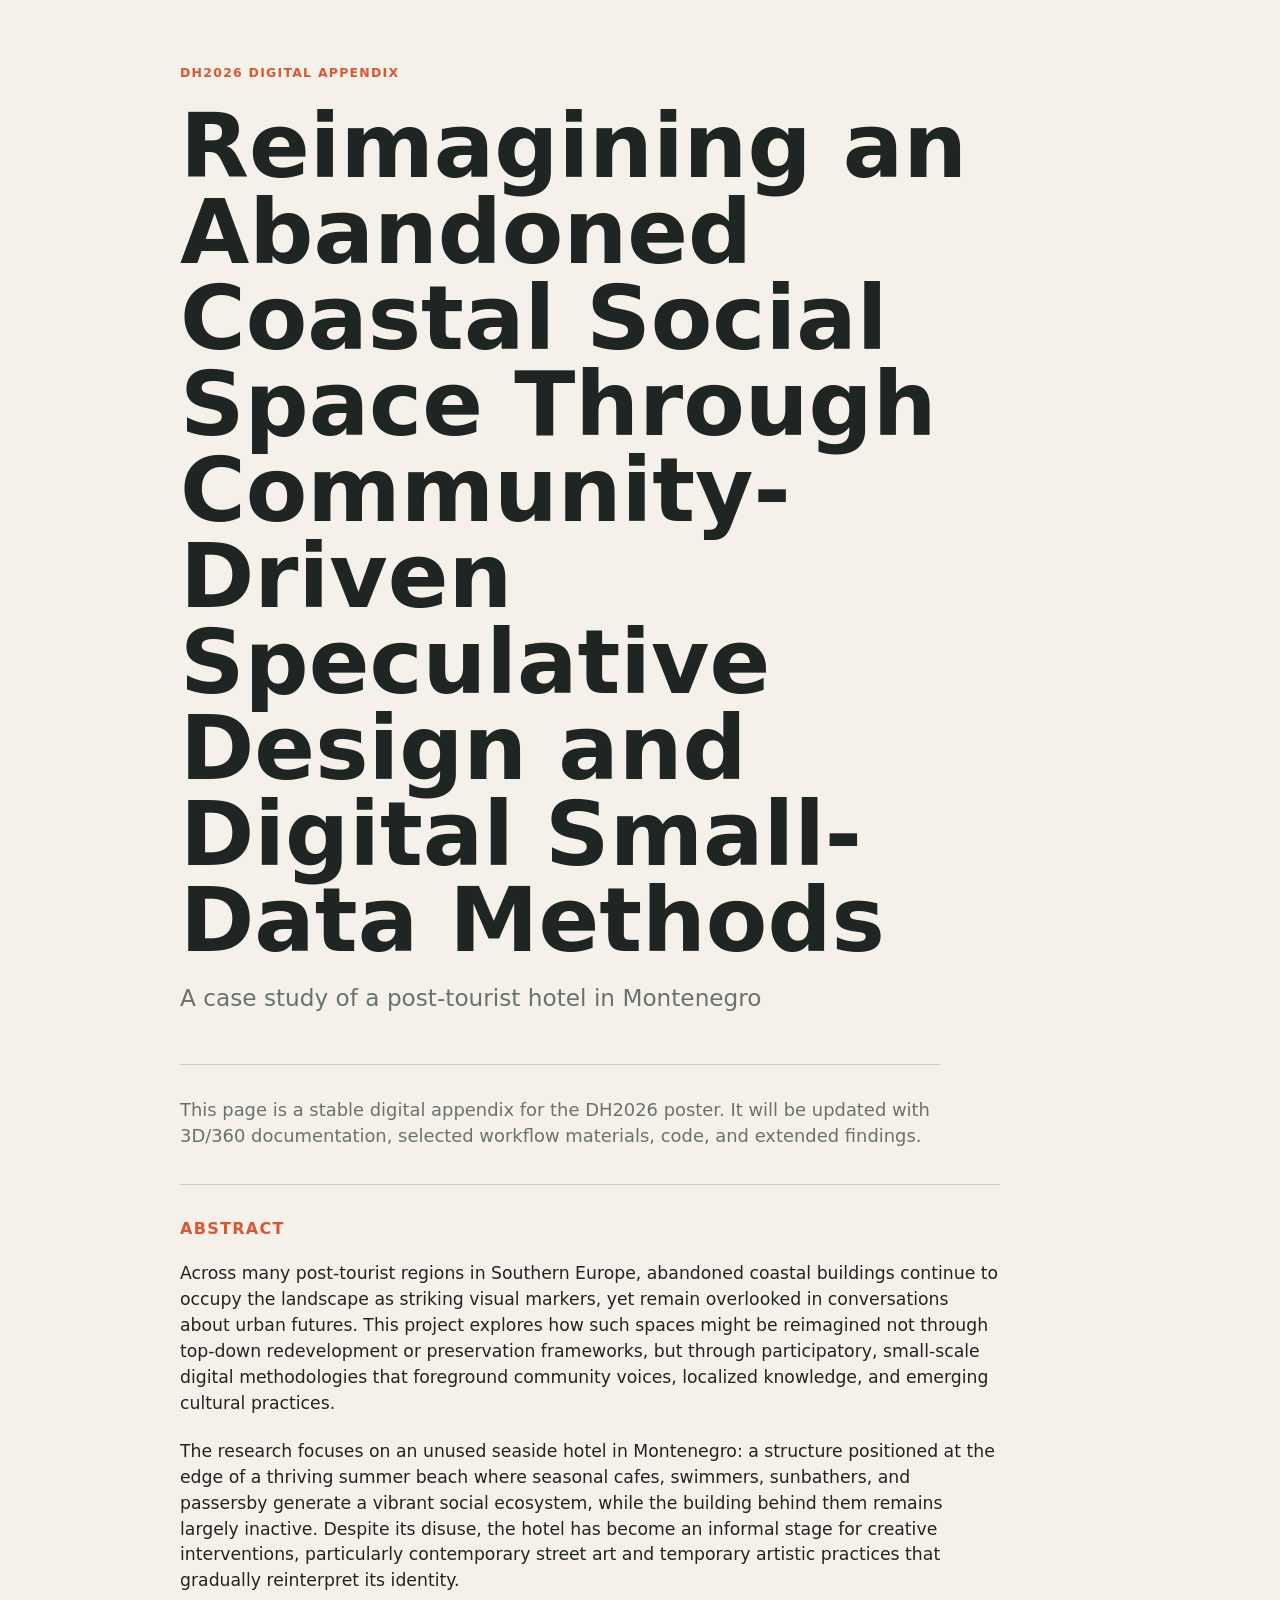
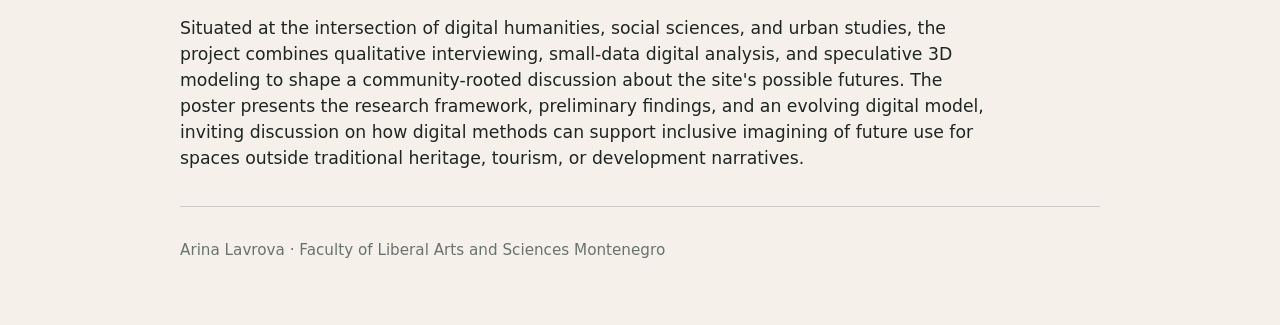
==== index.html @ cc67a5e3 "Add DH2026 digital appendix placeholder" ====
<!doctype html>
<html lang="en">
  <head>
    <meta charset="utf-8" />
    <meta name="viewport" content="width=device-width, initial-scale=1" />
    <meta
      name="description"
      content="Digital appendix for a DH2026 research-in-progress poster on AI-assisted urban humanities, small-data interviews, and 3D/360 documentation of an abandoned coastal hotel in Montenegro."
    />
    <title>DH2026 Digital Appendix | Reimagining an Abandoned Coastal Social Space</title>
    <link rel="stylesheet" href="styles.css" />
  </head>
  <body>
    <main class="page">
      <p class="kicker">DH2026 Digital Appendix</p>

      <h1>
        Reimagining an Abandoned Coastal Social Space Through Community-Driven
        Speculative Design and Digital Small-Data Methods
      </h1>

      <p class="subtitle">
        A case study of a post-tourist hotel in Montenegro
      </p>

      <section class="note" aria-label="Project status">
        <p>
          This page is a stable digital appendix for the DH2026 poster. It will
          be updated with 3D/360 documentation, selected workflow materials,
          code, and extended findings.
        </p>
      </section>

      <section class="abstract" aria-labelledby="abstract-title">
        <h2 id="abstract-title">Abstract</h2>

        <p>
          Across many post-tourist regions in Southern Europe, abandoned coastal
          buildings continue to occupy the landscape as striking visual markers,
          yet remain overlooked in conversations about urban futures. This
          project explores how such spaces might be reimagined not through
          top-down redevelopment or preservation frameworks, but through
          participatory, small-scale digital methodologies that foreground
          community voices, localized knowledge, and emerging cultural practices.
        </p>

        <p>
          The research focuses on an unused seaside hotel in Montenegro: a
          structure positioned at the edge of a thriving summer beach where
          seasonal cafes, swimmers, sunbathers, and passersby generate a vibrant
          social ecosystem, while the building behind them remains largely
          inactive. Despite its disuse, the hotel has become an informal stage
          for creative interventions, particularly contemporary street art and
          temporary artistic practices that gradually reinterpret its identity.
        </p>

        <p>
          Situated at the intersection of digital humanities, social sciences,
          and urban studies, the project combines qualitative interviewing,
          small-data digital analysis, and speculative 3D modeling to shape a
          community-rooted discussion about the site's possible futures. The
          poster presents the research framework, preliminary findings, and an
          evolving digital model, inviting discussion on how digital methods can
          support inclusive imagining of future use for spaces outside
          traditional heritage, tourism, or development narratives.
        </p>
      </section>

      <footer>
        <p>Arina Lavrova · Faculty of Liberal Arts and Sciences Montenegro</p>
      </footer>
    </main>
  </body>
</html>
---- styles.css ----
:root {
  --bg: #f5f1ea;
  --ink: #1f2522;
  --muted: #69726d;
  --line: rgba(31, 37, 34, 0.18);
  --accent: #d75832;
}

* {
  box-sizing: border-box;
}

body {
  margin: 0;
  background: var(--bg);
  color: var(--ink);
  font-family: Inter, ui-sans-serif, system-ui, -apple-system, BlinkMacSystemFont, "Segoe UI", sans-serif;
  line-height: 1.5;
}

.page {
  width: min(920px, calc(100% - 40px));
  margin: 0 auto;
  padding: 64px 0 48px;
}

.kicker {
  margin: 0 0 20px;
  color: var(--accent);
  font-size: 0.78rem;
  font-weight: 800;
  letter-spacing: 0.1em;
  text-transform: uppercase;
}

h1,
h2,
p {
  margin-top: 0;
}

h1 {
  margin-bottom: 18px;
  font-size: clamp(2.7rem, 7vw, 5.8rem);
  line-height: 0.96;
  font-weight: 850;
}

.subtitle {
  margin-bottom: 48px;
  color: var(--muted);
  font-size: clamp(1.1rem, 2vw, 1.45rem);
}

.note,
.abstract,
footer {
  border-top: 1px solid var(--line);
  padding-top: 32px;
  margin-top: 34px;
}

.note {
  max-width: 760px;
  color: var(--muted);
  font-size: 1.12rem;
}

h2 {
  margin-bottom: 20px;
  color: var(--accent);
  font-size: 1rem;
  letter-spacing: 0.08em;
  text-transform: uppercase;
}

.abstract {
  max-width: 820px;
}

.abstract p {
  margin-bottom: 22px;
  font-size: 1.08rem;
}

footer {
  color: var(--muted);
  font-size: 0.95rem;
}
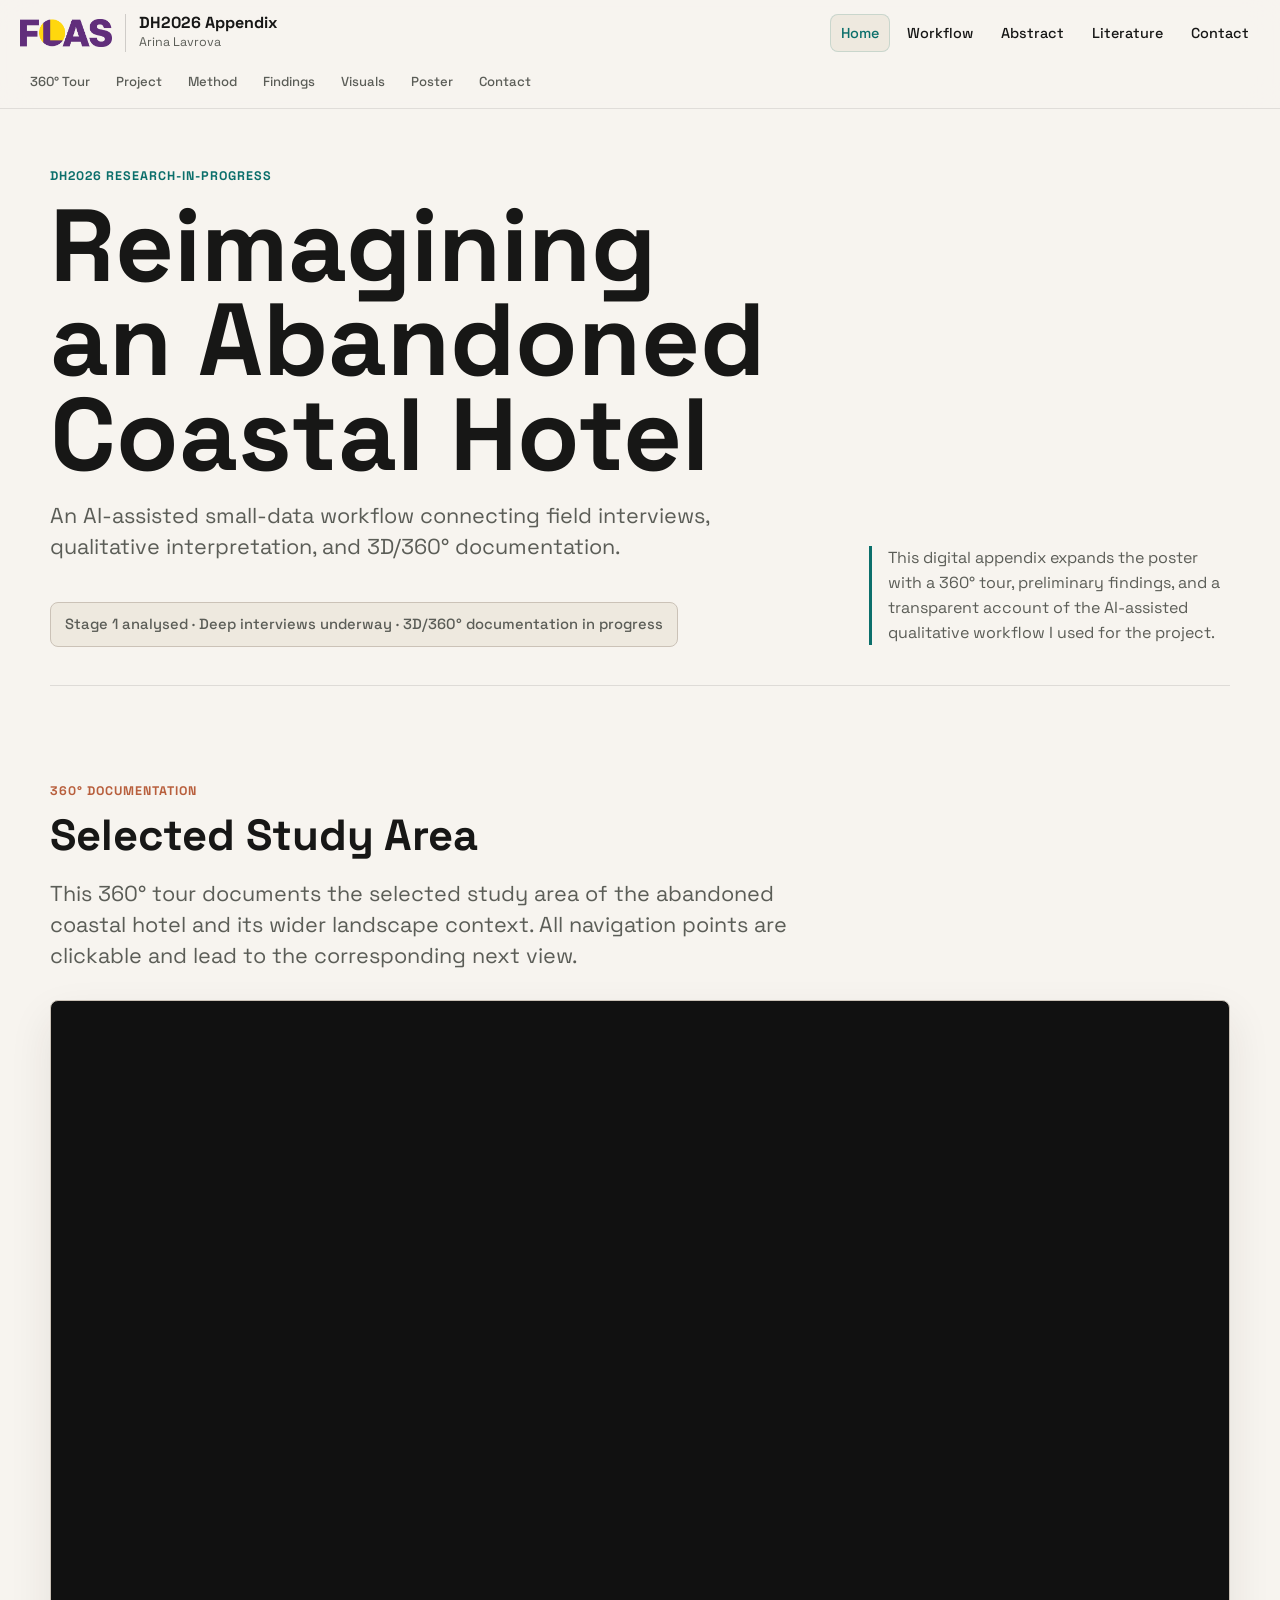
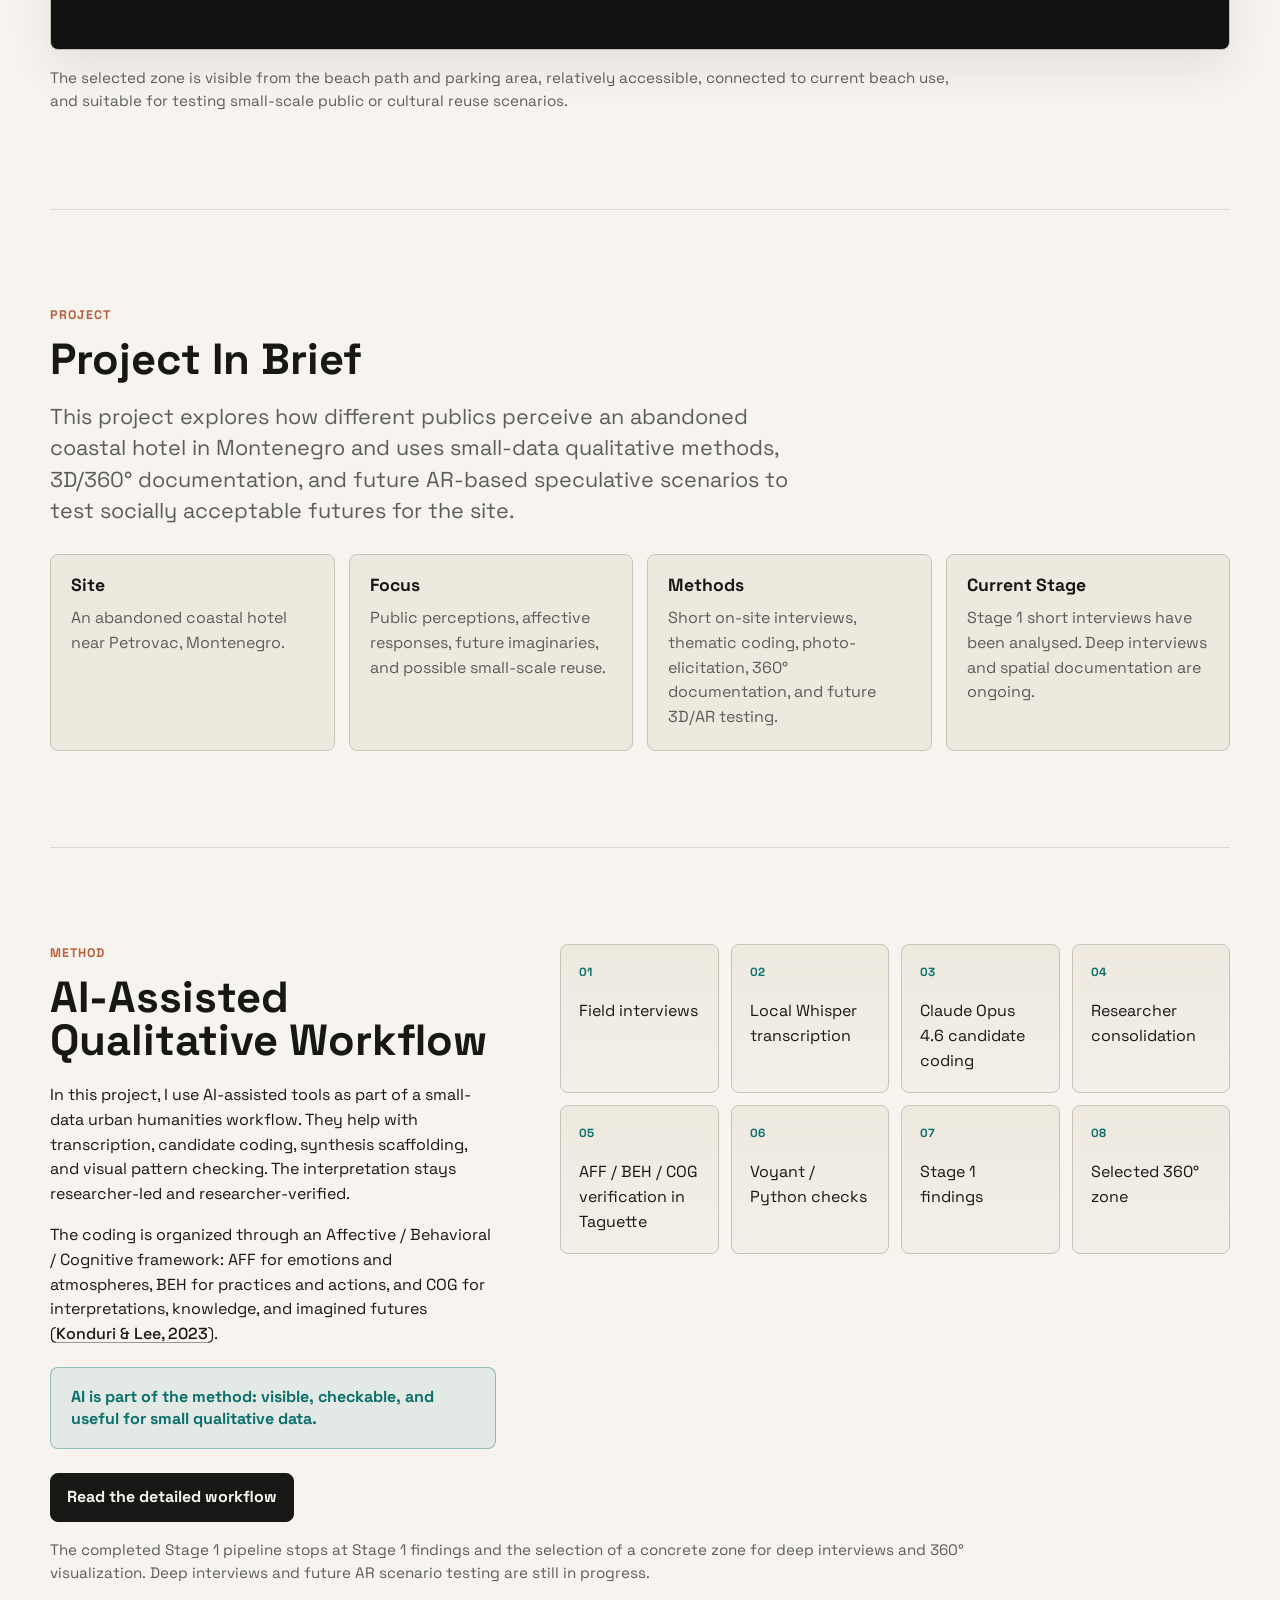
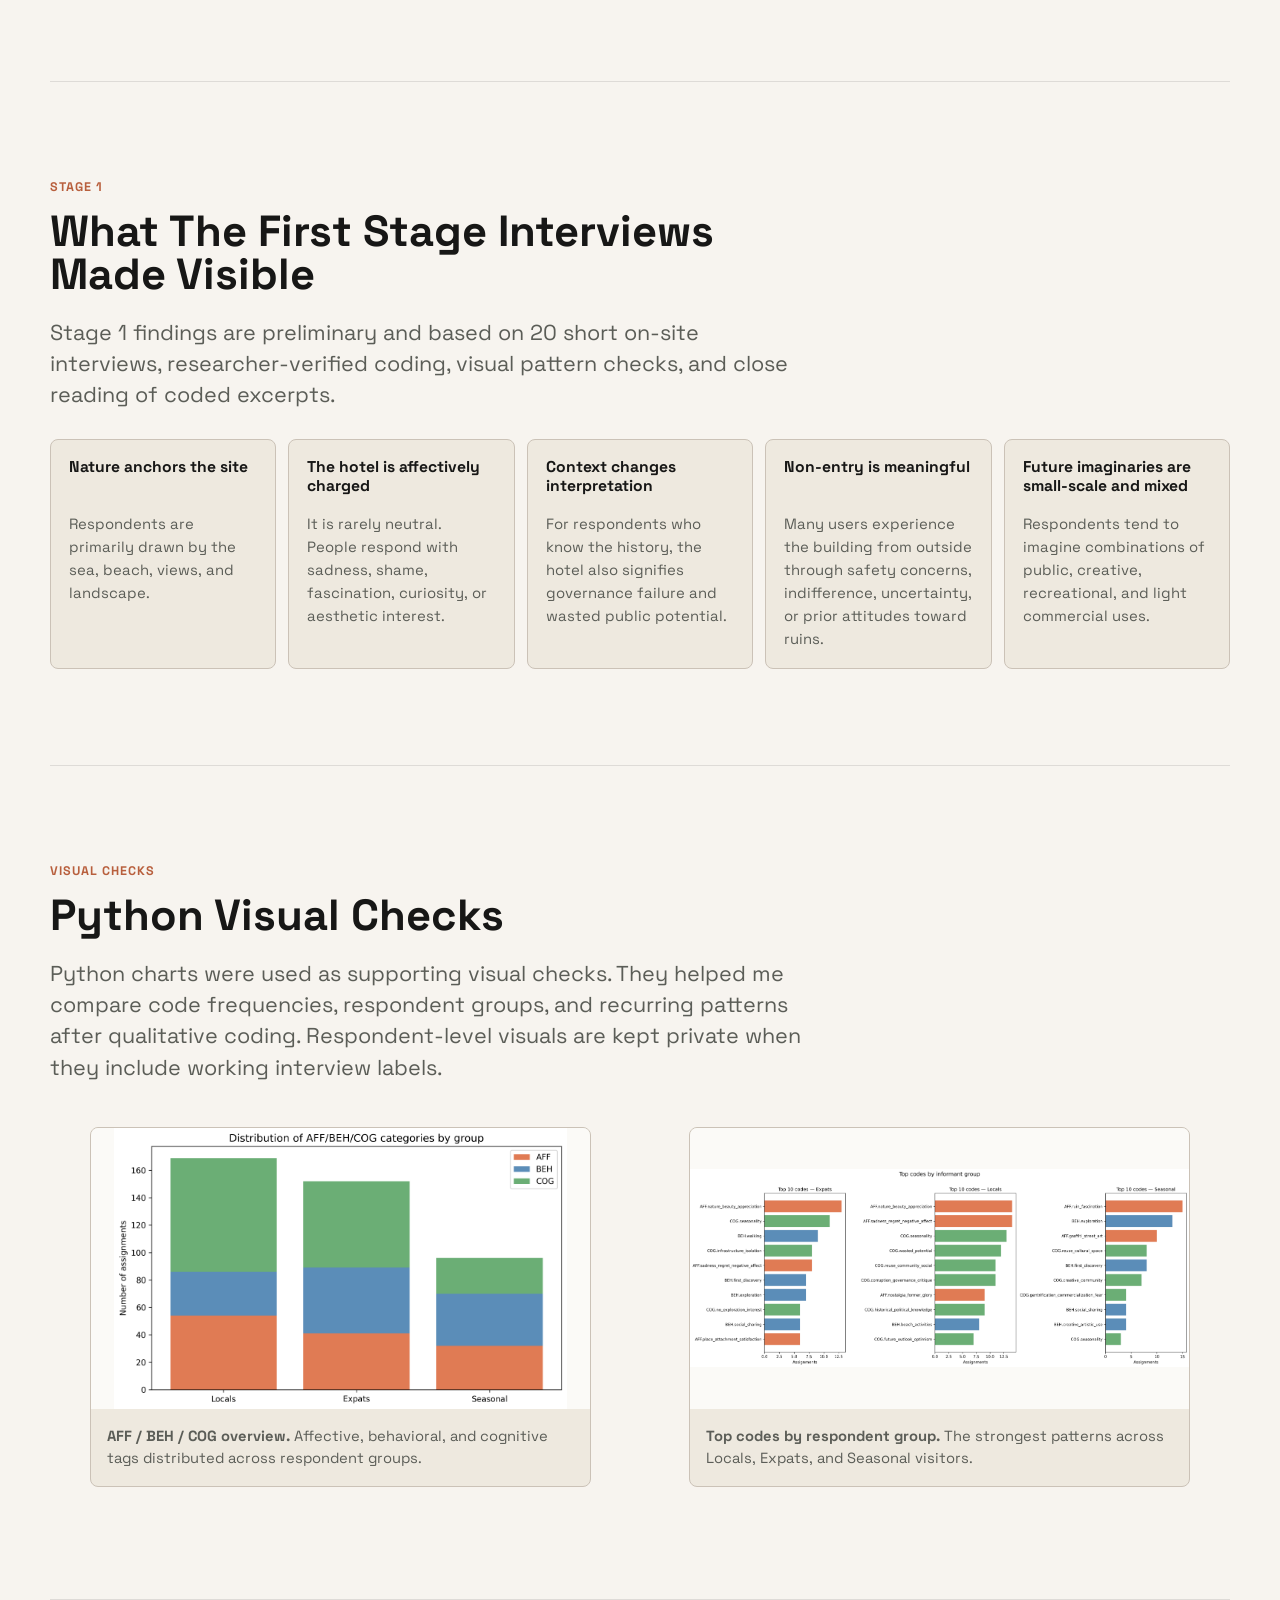
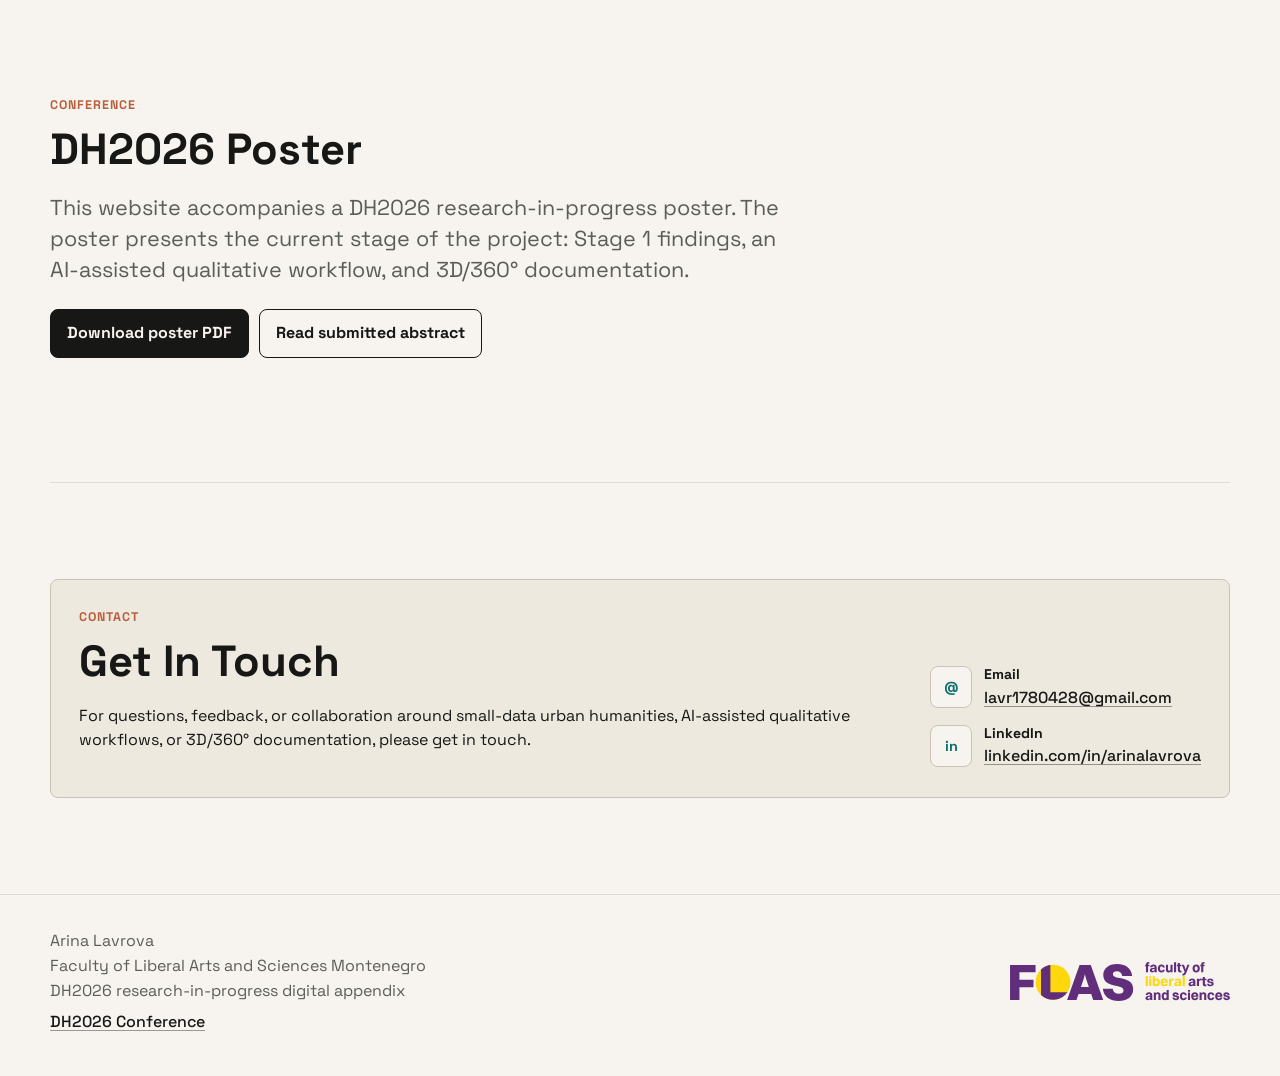
==== commit 459a57e4: "Update DH2026 digital appendix site" ====
--- a/index.html
+++ b/index.html
@@ -1,74 +1,242 @@
 <!doctype html>
 <html lang="en">
   <head>
-    <meta charset="utf-8" />
-    <meta name="viewport" content="width=device-width, initial-scale=1" />
-    <meta
-      name="description"
-      content="Digital appendix for a DH2026 research-in-progress poster on AI-assisted urban humanities, small-data interviews, and 3D/360 documentation of an abandoned coastal hotel in Montenegro."
-    />
-    <title>DH2026 Digital Appendix | Reimagining an Abandoned Coastal Social Space</title>
-    <link rel="stylesheet" href="styles.css" />
+    <meta charset="utf-8">
+    <meta name="viewport" content="width=device-width, initial-scale=1">
+    <title>Reimagining an Abandoned Coastal Hotel</title>
+    <meta name="description" content="Digital appendix for a DH2026 research-in-progress poster: 360° documentation, preliminary findings, and an AI-assisted small-data qualitative workflow.">
+    <link rel="preconnect" href="https://fonts.googleapis.com">
+    <link rel="preconnect" href="https://fonts.gstatic.com" crossorigin>
+    <link href="https://fonts.googleapis.com/css2?family=Space+Grotesk:wght@300;400;500;700&display=swap" rel="stylesheet">
+    <link rel="stylesheet" href="styles.css">
   </head>
   <body>
-    <main class="page">
-      <p class="kicker">DH2026 Digital Appendix</p>
-
-      <h1>
-        Reimagining an Abandoned Coastal Social Space Through Community-Driven
-        Speculative Design and Digital Small-Data Methods
-      </h1>
-
-      <p class="subtitle">
-        A case study of a post-tourist hotel in Montenegro
-      </p>
-
-      <section class="note" aria-label="Project status">
-        <p>
-          This page is a stable digital appendix for the DH2026 poster. It will
-          be updated with 3D/360 documentation, selected workflow materials,
-          code, and extended findings.
-        </p>
-      </section>
-
-      <section class="abstract" aria-labelledby="abstract-title">
-        <h2 id="abstract-title">Abstract</h2>
-
-        <p>
-          Across many post-tourist regions in Southern Europe, abandoned coastal
-          buildings continue to occupy the landscape as striking visual markers,
-          yet remain overlooked in conversations about urban futures. This
-          project explores how such spaces might be reimagined not through
-          top-down redevelopment or preservation frameworks, but through
-          participatory, small-scale digital methodologies that foreground
-          community voices, localized knowledge, and emerging cultural practices.
-        </p>
-
-        <p>
-          The research focuses on an unused seaside hotel in Montenegro: a
-          structure positioned at the edge of a thriving summer beach where
-          seasonal cafes, swimmers, sunbathers, and passersby generate a vibrant
-          social ecosystem, while the building behind them remains largely
-          inactive. Despite its disuse, the hotel has become an informal stage
-          for creative interventions, particularly contemporary street art and
-          temporary artistic practices that gradually reinterpret its identity.
-        </p>
-
-        <p>
-          Situated at the intersection of digital humanities, social sciences,
-          and urban studies, the project combines qualitative interviewing,
-          small-data digital analysis, and speculative 3D modeling to shape a
-          community-rooted discussion about the site's possible futures. The
-          poster presents the research framework, preliminary findings, and an
-          evolving digital model, inviting discussion on how digital methods can
-          support inclusive imagining of future use for spaces outside
-          traditional heritage, tourism, or development narratives.
-        </p>
-      </section>
-
-      <footer>
-        <p>Arina Lavrova · Faculty of Liberal Arts and Sciences Montenegro</p>
-      </footer>
+    <header class="site-header">
+      <div class="nav-shell">
+        <div class="brand-group">
+          <a class="flas-header-link" href="https://www.liberalarts.me" target="_blank" rel="noopener" aria-label="Faculty of Liberal Arts and Sciences Montenegro website">
+            <img class="flas-header-logo" src="assets/images/flas-wordmark.png" alt="FLAS">
+          </a>
+          <span class="brand-divider" aria-hidden="true"></span>
+        <a class="brand" href="index.html" aria-label="DH2026 Digital Appendix home">
+          <span class="brand-copy">
+            <strong>DH2026 Appendix</strong>
+            <span>Arina Lavrova</span>
+          </span>
+        </a>
+        </div>
+        <button class="menu-toggle" type="button" aria-label="Open navigation menu" aria-expanded="false">
+          <span></span>
+          <span></span>
+          <span></span>
+        </button>
+        <nav class="nav-links" aria-label="Main navigation">
+          <a href="index.html">Home</a>
+          <a href="workflow.html">Workflow</a>
+          <a href="abstract.html">Abstract</a>
+          <a href="literature.html">Literature</a>
+          <a href="index.html#contact">Contact</a>
+        </nav>
+      </div>
+      <nav class="section-nav" aria-label="Home page sections">
+        <a href="#tour">360° Tour</a>
+        <a href="#project">Project</a>
+        <a href="#workflow">Method</a>
+        <a href="#findings">Findings</a>
+        <a href="#visual-checks">Visuals</a>
+        <a href="#poster">Poster</a>
+        <a href="#contact">Contact</a>
+      </nav>
+    </header>
+
+    <main>
+      <section class="hero page">
+        <div class="hero-grid">
+          <div>
+            <p class="eyebrow">DH2026 research-in-progress</p>
+            <h1>Reimagining an&nbsp;Abandoned Coastal Hotel</h1>
+            <p class="lead">An AI-assisted small-data workflow connecting field interviews, qualitative interpretation, and 3D/360° documentation.</p>
+            <p class="status-pill">Stage 1 analysed · Deep interviews underway · 3D/360° documentation in progress</p>
+          </div>
+          <p class="hero-note">This digital appendix expands the poster with a 360° tour, preliminary findings, and a transparent account of the AI-assisted qualitative workflow I used for the project.</p>
+        </div>
+      </section>
+
+      <section class="section page" id="tour">
+        <div class="section-head">
+          <p class="section-label">360° Documentation</p>
+          <h2>Selected Study Area</h2>
+          <p class="lead">This 360° tour documents the selected study area of the abandoned coastal hotel and its wider landscape context. All navigation points are clickable and lead to the corresponding next view.</p>
+        </div>
+        <div class="tour-frame">
+          <iframe
+            title="360° tour of the selected study area"
+            width="100%"
+            height="640"
+            frameborder="0"
+            allow="xr-spatial-tracking; gyroscope; accelerometer"
+            allowfullscreen
+            scrolling="no"
+            src="https://kuula.co/share/collection/7TDsp?logo=0&amp;info=0&amp;fs=1&amp;vr=1&amp;zoom=1&amp;sd=1&amp;initload=0&amp;thumbs=1&amp;keys=0"></iframe>
+        </div>
+        <p class="caption">The selected zone is visible from the beach path and parking area, relatively accessible, connected to current beach use, and suitable for testing small-scale public or cultural reuse scenarios.</p>
+      </section>
+
+      <section class="section page" id="project">
+        <div class="section-head">
+          <p class="section-label">Project</p>
+          <h2>Project In Brief</h2>
+          <p class="lead">This project explores how different publics perceive an abandoned coastal hotel in Montenegro and uses small-data qualitative methods, 3D/360° documentation, and future AR-based speculative scenarios to test socially acceptable futures for the site.</p>
+        </div>
+        <div class="card-grid">
+          <article class="card">
+            <h3>Site</h3>
+            <p>An abandoned coastal hotel near Petrovac, Montenegro.</p>
+          </article>
+          <article class="card">
+            <h3>Focus</h3>
+            <p>Public perceptions, affective responses, future imaginaries, and possible small-scale reuse.</p>
+          </article>
+          <article class="card">
+            <h3>Methods</h3>
+            <p>Short on-site interviews, thematic coding, photo-elicitation, 360° documentation, and future 3D/AR testing.</p>
+          </article>
+          <article class="card">
+            <h3>Current Stage</h3>
+            <p>Stage 1 short interviews have been analysed. Deep interviews and spatial documentation are ongoing.</p>
+          </article>
+        </div>
+      </section>
+
+      <section class="section page" id="workflow">
+        <div class="two-col">
+          <div>
+            <p class="section-label">Method</p>
+            <h2>AI-Assisted Qualitative Workflow</h2>
+            <p>In this project, I use AI-assisted tools as part of a small-data urban humanities workflow. They help with transcription, candidate coding, synthesis scaffolding, and visual pattern checking. The interpretation stays researcher-led and researcher-verified.</p>
+            <p>The coding is organized through an Affective / Behavioral / Cognitive framework: AFF for emotions and atmospheres, BEH for practices and actions, and COG for interpretations, knowledge, and imagined futures (<a class="text-link" href="literature.html#konduri-lee-2023">Konduri & Lee, 2023</a>).</p>
+            <div class="callout">AI is part of the method: visible, checkable, and useful for small qualitative data.</div>
+            <div class="button-row">
+              <a class="button" href="workflow.html">Read the detailed workflow</a>
+            </div>
+          </div>
+          <div class="pipeline" aria-label="AI-assisted research workflow steps">
+            <div class="step">Field interviews</div>
+            <div class="step">Local Whisper transcription</div>
+            <div class="step">Claude Opus 4.6 candidate coding</div>
+            <div class="step">Researcher consolidation</div>
+            <div class="step">AFF / BEH / COG verification in Taguette</div>
+            <div class="step">Voyant / Python checks</div>
+            <div class="step">Stage 1 findings</div>
+            <div class="step">Selected 360° zone</div>
+          </div>
+        </div>
+        <p class="caption">The completed Stage 1 pipeline stops at Stage 1 findings and the selection of a concrete zone for deep interviews and 360° visualization. Deep interviews and future AR scenario testing are still in progress.</p>
+      </section>
+
+      <section class="section page" id="findings">
+        <div class="section-head">
+          <p class="section-label">Stage 1</p>
+          <h2>What The First Stage Interviews Made Visible</h2>
+          <p class="lead">Stage 1 findings are preliminary and based on 20 short on-site interviews, researcher-verified coding, visual pattern checks, and close reading of coded excerpts.</p>
+        </div>
+        <div class="findings">
+          <article class="finding">
+            <strong>Nature anchors the site</strong>
+            <p>Respondents are primarily drawn by the sea, beach, views, and landscape.</p>
+          </article>
+          <article class="finding">
+            <strong>The hotel is affectively charged</strong>
+            <p>It is rarely neutral. People respond with sadness, shame, fascination, curiosity, or aesthetic interest.</p>
+          </article>
+          <article class="finding">
+            <strong>Context changes interpretation</strong>
+            <p>For respondents who know the history, the hotel also signifies governance failure and wasted public potential.</p>
+          </article>
+          <article class="finding">
+            <strong>Non-entry is meaningful</strong>
+            <p>Many users experience the building from outside through safety concerns, indifference, uncertainty, or prior attitudes toward ruins.</p>
+          </article>
+          <article class="finding">
+            <strong>Future imaginaries are small-scale and mixed</strong>
+            <p>Respondents tend to imagine combinations of public, creative, recreational, and light commercial uses.</p>
+          </article>
+        </div>
+      </section>
+
+      <section class="section page" id="visual-checks">
+        <div class="section-head">
+          <p class="section-label">Visual Checks</p>
+          <h2>Python Visual Checks</h2>
+          <p class="lead">Python charts were used as supporting visual checks. They helped me compare code frequencies, respondent groups, and recurring patterns after qualitative coding. Respondent-level visuals are kept private when they include working interview labels.</p>
+        </div>
+        <div class="visual-grid">
+          <figure class="visual-card">
+            <button class="image-open" type="button" data-full="assets/charts/chart2_categories_by_group.png" data-caption="AFF / BEH / COG overview. Affective, behavioral, and cognitive tags distributed across respondent groups.">
+              <img src="assets/charts/chart2_categories_by_group.png" alt="Stacked bar chart showing AFF, BEH, and COG category distribution by respondent group" loading="lazy">
+            </button>
+            <figcaption><strong>AFF / BEH / COG overview.</strong> Affective, behavioral, and cognitive tags distributed across respondent groups.</figcaption>
+          </figure>
+          <figure class="visual-card">
+            <button class="image-open" type="button" data-full="assets/charts/chart3_top_codes_by_group.png" data-caption="Top codes by respondent group. The strongest patterns across Locals, Expats, and Seasonal visitors.">
+              <img src="assets/charts/chart3_top_codes_by_group.png" alt="Top codes by respondent group" loading="lazy">
+            </button>
+            <figcaption><strong>Top codes by respondent group.</strong> The strongest patterns across Locals, Expats, and Seasonal visitors.</figcaption>
+          </figure>
+        </div>
+      </section>
+
+      <section class="section page" id="poster">
+        <div class="section-head">
+          <p class="section-label">Conference</p>
+          <h2>DH2026 Poster</h2>
+          <p class="lead">This website accompanies a DH2026 research-in-progress poster. The poster presents the current stage of the project: Stage 1 findings, an AI-assisted qualitative workflow, and 3D/360° documentation.</p>
+          <div class="button-row">
+            <a class="button" href="assets/docs/DH2026_P6735_Lavrova.pdf" target="_blank" rel="noopener">Download poster PDF</a>
+            <a class="button secondary" href="abstract.html">Read submitted abstract</a>
+          </div>
+        </div>
+      </section>
+
+      <section class="section page" id="contact">
+        <div class="contact-panel">
+          <div>
+            <p class="section-label">Contact</p>
+            <h2>Get In Touch</h2>
+            <p>For questions, feedback, or collaboration around small-data urban humanities, AI-assisted qualitative workflows, or 3D/360° documentation, please get in touch.</p>
+          </div>
+          <div class="contact-methods">
+            <div class="contact-method">
+              <span class="contact-icon" aria-hidden="true">@</span>
+              <div>
+                <strong>Email</strong>
+                <a href="mailto:lavr1780428@gmail.com">lavr1780428@gmail.com</a>
+              </div>
+            </div>
+            <div class="contact-method">
+              <span class="contact-icon" aria-hidden="true">in</span>
+              <div>
+                <strong>LinkedIn</strong>
+                <a href="https://www.linkedin.com/in/arinalavrova/" target="_blank" rel="noopener">linkedin.com/in/arinalavrova</a>
+              </div>
+            </div>
+          </div>
+        </div>
+      </section>
     </main>
+
+    <footer class="site-footer">
+      <div class="footer-shell">
+        <p>Arina Lavrova<br>Faculty of Liberal Arts and Sciences Montenegro<br>DH2026 research-in-progress digital appendix<br><a class="footer-text-link" href="https://dh2026.adho.org" target="_blank" rel="noopener">DH2026 Conference</a></p>
+        <a class="footer-logo-link" href="https://www.liberalarts.me" target="_blank" rel="noopener" aria-label="Faculty of Liberal Arts and Sciences Montenegro website">
+          <img class="flas-logo" src="assets/images/flas-logo.svg" alt="Faculty of Liberal Arts and Sciences Montenegro logo" loading="lazy">
+        </a>
+      </div>
+    </footer>
+    <script>
+      window.va = window.va || function () { (window.vaq = window.vaq || []).push(arguments); };
+    </script>
+    <script defer src="/_vercel/insights/script.js"></script>
+    <script src="script.js"></script>
   </body>
 </html>
--- a/styles.css
+++ b/styles.css
@@ -1,89 +1,1279 @@
 :root {
-  --bg: #f5f1ea;
-  --ink: #1f2522;
-  --muted: #69726d;
-  --line: rgba(31, 37, 34, 0.18);
-  --accent: #d75832;
+  --bg: #f7f4ef;
+  --paper: #eee9df;
+  --paper-strong: #e4dccf;
+  --ink: #171716;
+  --muted: #5b5d57;
+  --line: #cbc2b7;
+  --teal: #0b6f6b;
+  --olive: #596b52;
+  --rust: #b85f3d;
+  --purple: #612e7b;
+  --yellow: #ffd70d;
+  --shadow: 0 18px 44px rgba(39, 35, 29, 0.09);
+  --header-offset: 132px;
 }
 
 * {
   box-sizing: border-box;
+}
+
+html {
+  scroll-behavior: smooth;
+  scroll-padding-top: var(--header-offset);
 }
 
 body {
   margin: 0;
   background: var(--bg);
   color: var(--ink);
-  font-family: Inter, ui-sans-serif, system-ui, -apple-system, BlinkMacSystemFont, "Segoe UI", sans-serif;
-  line-height: 1.5;
+  font-family: "Space Grotesk", system-ui, -apple-system, BlinkMacSystemFont, "Segoe UI", sans-serif;
+  line-height: 1.55;
+  overflow-x: hidden;
+  text-rendering: optimizeLegibility;
+}
+
+::selection {
+  background: rgba(184, 95, 61, 0.24);
+  color: var(--ink);
+  text-shadow: none;
+}
+
+::-moz-selection {
+  background: rgba(184, 95, 61, 0.24);
+  color: var(--ink);
+  text-shadow: none;
+}
+
+.selection-tokenized {
+  -webkit-user-select: none;
+  user-select: none;
+}
+
+.selection-token {
+  -webkit-user-select: text;
+  user-select: text;
+}
+
+body.menu-open {
+  overflow: hidden;
+}
+
+a {
+  color: inherit;
+}
+
+img {
+  display: block;
+  max-width: 100%;
+  -webkit-user-drag: none;
+  user-select: none;
+}
+
+.site-header {
+  position: sticky;
+  top: 0;
+  z-index: 40;
+  border-bottom: 1px solid rgba(23, 23, 22, 0.1);
+  background: rgba(247, 244, 239, 0.92);
+  backdrop-filter: blur(16px);
+}
+
+.nav-shell {
+  width: min(1320px, calc(100% - 40px));
+  min-height: 66px;
+  margin: 0 auto;
+  display: flex;
+  align-items: center;
+  justify-content: space-between;
+  gap: 24px;
+}
+
+.brand-group {
+  display: inline-flex;
+  align-items: center;
+  gap: 13px;
+  min-width: 0;
+}
+
+.flas-header-link {
+  display: inline-flex;
+  align-items: center;
+  flex: 0 0 auto;
+  padding: 5px 0;
+  text-decoration: none;
+  transition: opacity 160ms ease, transform 160ms ease;
+}
+
+.flas-header-link:hover,
+.flas-header-link:focus-visible {
+  opacity: 0.82;
+  outline: 0;
+  transform: translateY(-1px);
+}
+
+.flas-header-logo {
+  width: 92px;
+  height: auto;
+}
+
+.brand-divider {
+  width: 1px;
+  height: 38px;
+  flex: 0 0 auto;
+  background: rgba(23, 23, 22, 0.18);
+}
+
+.brand {
+  display: inline-flex;
+  align-items: center;
+  flex: 0 0 auto;
+  text-decoration: none;
+}
+
+.brand-copy {
+  display: inline-flex;
+  flex-direction: column;
+  gap: 1px;
+}
+
+.brand strong {
+  font-size: 1rem;
+  line-height: 1.1;
+  letter-spacing: 0;
+}
+
+.brand-copy span {
+  color: var(--muted);
+  font-size: 0.78rem;
+}
+
+.nav-links {
+  display: flex;
+  align-items: center;
+  gap: 6px;
+}
+
+.nav-links a,
+.nav-links button {
+  border: 0;
+  border-radius: 8px;
+  background: transparent;
+  color: var(--ink);
+  cursor: pointer;
+  font: inherit;
+  font-size: 0.9rem;
+  font-weight: 500;
+  padding: 8px 11px;
+  text-decoration: none;
+  transition: background 160ms ease, color 160ms ease;
+}
+
+.nav-links a:hover,
+.nav-links button:hover {
+  background: var(--paper);
+  color: var(--teal);
+}
+
+.nav-links a.is-active,
+.nav-links a[aria-current="page"] {
+  background: var(--paper);
+  color: var(--teal);
+  box-shadow: inset 0 0 0 1px rgba(11, 111, 107, 0.16);
+}
+
+.section-nav {
+  width: min(1320px, calc(100% - 40px));
+  margin: 0 auto;
+  display: flex;
+  gap: 6px;
+  overflow-x: auto;
+  padding: 0 0 10px;
+  scrollbar-width: none;
+}
+
+.section-nav::-webkit-scrollbar {
+  display: none;
+}
+
+.section-nav a {
+  flex: 0 0 auto;
+  padding: 6px 10px;
+  border-radius: 8px;
+  color: var(--muted);
+  font-size: 0.82rem;
+  font-weight: 500;
+  text-decoration: none;
+  transition: color 160ms ease, background 160ms ease;
+}
+
+.section-nav a:hover {
+  background: var(--paper);
+  color: var(--teal);
+}
+
+.section-nav a.is-active,
+.section-nav a[aria-current="location"] {
+  background: rgba(184, 95, 61, 0.11);
+  color: var(--ink);
+  box-shadow: inset 0 -2px 0 var(--rust);
+}
+
+.menu-toggle {
+  display: none;
+  width: 44px;
+  height: 44px;
+  border: 1px solid var(--line);
+  border-radius: 8px;
+  background: var(--paper);
+  color: var(--ink);
+  cursor: pointer;
+}
+
+.menu-toggle span {
+  display: block;
+  width: 18px;
+  height: 2px;
+  margin: 4px auto;
+  background: currentColor;
+  transition: transform 180ms ease, opacity 180ms ease;
+}
+
+.menu-toggle[aria-expanded="true"] span:nth-child(1) {
+  transform: translateY(6px) rotate(45deg);
+}
+
+.menu-toggle[aria-expanded="true"] span:nth-child(2) {
+  opacity: 0;
+}
+
+.menu-toggle[aria-expanded="true"] span:nth-child(3) {
+  transform: translateY(-6px) rotate(-45deg);
 }
 
 .page {
-  width: min(920px, calc(100% - 40px));
+  width: min(1180px, calc(100% - 40px));
   margin: 0 auto;
-  padding: 64px 0 48px;
-}
-
-.kicker {
-  margin: 0 0 20px;
-  color: var(--accent);
+}
+
+.narrow {
+  width: min(880px, calc(100% - 40px));
+  margin: 0 auto;
+}
+
+.hero {
+  padding: 58px 0 24px;
+}
+
+.hero-grid {
+  display: grid;
+  grid-template-columns: minmax(0, 1.15fr) minmax(260px, 0.55fr);
+  gap: clamp(28px, 5vw, 70px);
+  align-items: end;
+}
+
+.eyebrow {
+  color: var(--teal);
   font-size: 0.78rem;
-  font-weight: 800;
-  letter-spacing: 0.1em;
+  font-weight: 700;
+  letter-spacing: 0.08em;
   text-transform: uppercase;
+}
+
+.prose p.eyebrow {
+  color: var(--teal);
 }
 
 h1,
 h2,
+h3,
 p {
   margin-top: 0;
 }
 
 h1 {
+  max-width: 920px;
   margin-bottom: 18px;
-  font-size: clamp(2.7rem, 7vw, 5.8rem);
-  line-height: 0.96;
-  font-weight: 850;
-}
-
-.subtitle {
-  margin-bottom: 48px;
-  color: var(--muted);
-  font-size: clamp(1.1rem, 2vw, 1.45rem);
-}
-
-.note,
-.abstract,
-footer {
-  border-top: 1px solid var(--line);
-  padding-top: 32px;
-  margin-top: 34px;
-}
-
-.note {
+  font-size: clamp(3rem, 8vw, 7.4rem);
+  font-weight: 700;
+  letter-spacing: 0;
+  line-height: 0.92;
+}
+
+.hero h1 {
+  text-wrap: balance;
+}
+
+.page-title {
+  font-size: clamp(2.6rem, 7vw, 6.1rem);
+}
+
+h2 {
+  font-size: clamp(1.85rem, 3.4vw, 3.2rem);
+  font-weight: 700;
+  letter-spacing: 0;
+  line-height: 1;
+  margin-bottom: 20px;
+}
+
+h3 {
+  font-size: 1.1rem;
+  line-height: 1.18;
+  margin-bottom: 10px;
+}
+
+.lead {
+  color: var(--muted);
+  font-size: clamp(1.05rem, 2vw, 1.35rem);
+  line-height: 1.45;
   max-width: 760px;
-  color: var(--muted);
-  font-size: 1.12rem;
-}
-
-h2 {
-  margin-bottom: 20px;
-  color: var(--accent);
-  font-size: 1rem;
+}
+
+.status-pill {
+  display: inline-flex;
+  max-width: 100%;
+  margin-top: 18px;
+  padding: 10px 14px;
+  border: 1px solid var(--line);
+  border-radius: 8px;
+  background: var(--paper);
+  color: var(--muted);
+  font-size: 0.92rem;
+  font-weight: 500;
+}
+
+.hero-note {
+  border-left: 3px solid var(--teal);
+  padding-left: 16px;
+  color: var(--muted);
+}
+
+.section {
+  padding: clamp(54px, 8vw, 96px) 0;
+  border-top: 1px solid rgba(23, 23, 22, 0.11);
+  scroll-margin-top: var(--header-offset);
+}
+
+.section:first-of-type {
+  border-top: 0;
+}
+
+.section-head {
+  max-width: 780px;
+  margin-bottom: 28px;
+}
+
+.section-label {
+  color: var(--rust);
+  font-size: 0.78rem;
+  font-weight: 700;
   letter-spacing: 0.08em;
   text-transform: uppercase;
 }
 
-.abstract {
-  max-width: 820px;
-}
-
-.abstract p {
-  margin-bottom: 22px;
-  font-size: 1.08rem;
-}
-
-footer {
+.tour-frame {
+  overflow: hidden;
+  border: 1px solid var(--line);
+  border-radius: 8px;
+  background: #111;
+  box-shadow: var(--shadow);
+}
+
+.tour-frame iframe {
+  display: block;
+  width: 100%;
+  height: min(72vh, 760px);
+  min-height: 560px;
+  border: 0;
+}
+
+.caption {
+  max-width: 920px;
+  margin: 16px 0 0;
   color: var(--muted);
   font-size: 0.95rem;
 }
+
+main a:not(.button):not(.image-open),
+.text-link {
+  color: var(--ink);
+  font-weight: 500;
+  position: relative;
+  top: 0;
+  text-decoration-line: underline;
+  text-decoration-color: rgba(23, 23, 22, 0.42);
+  text-decoration-thickness: 1px;
+  text-underline-offset: 3px;
+  transition: color 160ms ease, text-decoration-color 160ms ease, top 160ms ease;
+  overflow-wrap: anywhere;
+}
+
+main a:not(.button):not(.image-open):hover,
+.text-link:hover {
+  color: var(--teal);
+  top: -1px;
+  text-decoration-color: currentColor;
+}
+
+.card-grid {
+  display: grid;
+  grid-template-columns: repeat(4, minmax(0, 1fr));
+  gap: 14px;
+}
+
+.card,
+.callout,
+.metric-card,
+.reference-item {
+  border: 1px solid var(--line);
+  border-radius: 8px;
+  background: var(--paper);
+}
+
+.card {
+  padding: 20px;
+}
+
+.card p {
+  margin-bottom: 0;
+  color: var(--muted);
+}
+
+code {
+  color: #42443f;
+  font-family: ui-monospace, SFMono-Regular, Menlo, Monaco, Consolas, "Liberation Mono", monospace;
+  font-size: 0.88em;
+  overflow-wrap: anywhere;
+}
+
+.two-col {
+  display: grid;
+  grid-template-columns: minmax(0, 0.8fr) minmax(0, 1.2fr);
+  gap: clamp(26px, 5vw, 64px);
+  align-items: start;
+}
+
+.pipeline {
+  display: grid;
+  grid-template-columns: repeat(4, minmax(0, 1fr));
+  gap: 12px;
+  counter-reset: step;
+}
+
+.step {
+  min-height: 104px;
+  padding: 18px;
+  border: 1px solid var(--line);
+  border-radius: 8px;
+  background: linear-gradient(180deg, var(--paper), rgba(238, 233, 223, 0.42));
+  counter-increment: step;
+}
+
+.step::before {
+  content: counter(step, decimal-leading-zero);
+  display: block;
+  margin-bottom: 18px;
+  color: var(--teal);
+  font-size: 0.74rem;
+  font-weight: 700;
+}
+
+.callout {
+  margin: 20px 0 24px;
+  padding: 18px 20px;
+  border-color: rgba(11, 111, 107, 0.38);
+  background: rgba(11, 111, 107, 0.08);
+  color: var(--teal);
+  font-weight: 700;
+  line-height: 1.38;
+}
+
+.callout + p,
+.callout + .two-col {
+  margin-top: 20px;
+}
+
+.findings {
+  display: grid;
+  grid-template-columns: repeat(5, minmax(0, 1fr));
+  gap: 12px;
+}
+
+.finding {
+  display: grid;
+  grid-template-rows: auto 1fr;
+  padding: 18px;
+  border: 1px solid var(--line);
+  border-radius: 8px;
+  background: var(--paper);
+}
+
+.finding strong {
+  display: block;
+  min-height: 2.45em;
+  margin-bottom: 16px;
+  font-size: 0.98rem;
+  line-height: 1.2;
+}
+
+.finding p {
+  margin-bottom: 0;
+  color: var(--muted);
+  font-size: 0.93rem;
+}
+
+.visual-grid {
+  display: grid;
+  grid-template-columns: repeat(2, minmax(0, 1fr));
+  gap: 18px;
+}
+
+.visual-card {
+  overflow: hidden;
+  border: 1px solid var(--line);
+  border-radius: 8px;
+  background: var(--paper);
+}
+
+.image-open {
+  display: block;
+  width: 100%;
+  padding: 0;
+  border: 0;
+  background: transparent;
+  cursor: pointer;
+  position: relative;
+}
+
+.image-open::after {
+  content: "Open larger";
+  position: absolute;
+  right: 12px;
+  bottom: 12px;
+  padding: 7px 9px;
+  border-radius: 8px;
+  background: rgba(23, 23, 22, 0.84);
+  color: var(--bg);
+  font: inherit;
+  font-size: 0.78rem;
+  font-weight: 700;
+  opacity: 0;
+  transform: translateY(4px);
+  transition: opacity 160ms ease, transform 160ms ease;
+}
+
+.image-open:hover::after,
+.image-open:focus-visible::after {
+  opacity: 1;
+  transform: translateY(0);
+}
+
+.image-open img {
+  width: 100%;
+  aspect-ratio: 16 / 9;
+  object-fit: contain;
+  background: #fbfaf7;
+  transition: transform 180ms ease, filter 180ms ease;
+}
+
+.image-open:hover img,
+.image-open:focus-visible img {
+  transform: scale(1.012);
+  filter: contrast(1.03);
+}
+
+.visual-card figcaption {
+  padding: 16px;
+  color: var(--muted);
+  font-size: 0.92rem;
+}
+
+.button-row {
+  display: flex;
+  flex-wrap: wrap;
+  gap: 10px;
+  margin-top: 24px;
+}
+
+.button {
+  display: inline-flex;
+  align-items: center;
+  justify-content: center;
+  min-height: 44px;
+  padding: 11px 16px;
+  border: 1px solid var(--ink);
+  border-radius: 8px;
+  background: var(--ink);
+  color: var(--bg);
+  font-weight: 700;
+  text-decoration: none;
+  transition: background 160ms ease, border-color 160ms ease, color 160ms ease, transform 160ms ease;
+}
+
+.button:hover {
+  border-color: var(--teal);
+  background: var(--teal);
+  transform: translateY(-1px);
+}
+
+.button.secondary {
+  background: transparent;
+  color: var(--ink);
+}
+
+.button.secondary:hover {
+  background: var(--paper);
+  color: var(--teal);
+}
+
+.contact-panel {
+  display: grid;
+  grid-template-columns: minmax(0, 1fr) auto;
+  gap: 26px;
+  align-items: end;
+  padding: 28px;
+  border: 1px solid var(--line);
+  border-radius: 8px;
+  background: var(--paper);
+}
+
+.contact-methods {
+  display: grid;
+  gap: 12px;
+  min-width: min(420px, 100%);
+}
+
+.contact-method {
+  display: grid;
+  grid-template-columns: 42px minmax(0, 1fr);
+  gap: 12px;
+  align-items: center;
+}
+
+.contact-icon {
+  display: inline-grid;
+  width: 42px;
+  height: 42px;
+  place-items: center;
+  border: 1px solid var(--line);
+  border-radius: 8px;
+  background: var(--bg);
+  color: var(--teal);
+  font-size: 0.9rem;
+  font-weight: 700;
+}
+
+.contact-method strong {
+  display: block;
+  font-size: 0.88rem;
+}
+
+.contact-method a {
+  display: inline-block;
+  max-width: 100%;
+  overflow-wrap: anywhere;
+}
+
+.content-page {
+  padding: 58px 0 88px;
+}
+
+.prose {
+  color: var(--ink);
+  font-size: 1.02rem;
+}
+
+.prose p {
+  color: var(--muted);
+  margin-bottom: 1.05em;
+}
+
+.metrics-grid {
+  display: grid;
+  grid-template-columns: repeat(3, minmax(0, 1fr));
+  gap: 12px;
+  margin: 22px 0;
+}
+
+.metric-card {
+  padding: 18px;
+}
+
+.metric-card strong {
+  display: block;
+  font-size: 1.8rem;
+  line-height: 1;
+}
+
+.metric-card span {
+  color: var(--muted);
+  font-size: 0.9rem;
+}
+
+.detail-section {
+  padding: 28px 0;
+  border-top: 1px solid rgba(23, 23, 22, 0.12);
+  scroll-margin-top: var(--header-offset);
+}
+
+.verification-list {
+  display: grid;
+  gap: 12px;
+  margin-top: 22px;
+}
+
+.verification-list .card {
+  display: grid;
+  grid-template-columns: minmax(180px, 0.34fr) minmax(0, 1fr);
+  gap: 18px;
+  align-items: start;
+}
+
+.verification-list .card h3 {
+  margin-bottom: 0;
+}
+
+.tag-list {
+  display: flex;
+  flex-wrap: wrap;
+  gap: 8px;
+  margin: 18px 0 0;
+  padding: 0;
+  list-style: none;
+}
+
+.tag-list li {
+  padding: 7px 10px;
+  border: 1px solid var(--line);
+  border-radius: 8px;
+  background: var(--paper);
+  color: var(--muted);
+  font-size: 0.9rem;
+}
+
+.reference-group {
+  margin-top: 44px;
+}
+
+.reference-item {
+  margin: 12px 0;
+  padding: 18px;
+  scroll-margin-top: var(--header-offset);
+}
+
+.reference-item:target {
+  outline: 2px solid var(--teal);
+  background: #f2eadf;
+}
+
+.reference-item p {
+  margin-bottom: 0;
+}
+
+.muted-note {
+  margin-top: 28px;
+  color: var(--muted);
+  font-size: 0.9rem;
+}
+
+.numbered-findings {
+  display: grid;
+  gap: 10px;
+  margin: 22px 0 0;
+  padding: 0;
+  list-style: none;
+  counter-reset: findings;
+}
+
+.numbered-findings li {
+  display: grid;
+  grid-template-columns: 42px minmax(0, 1fr);
+  gap: 14px;
+  align-items: start;
+  padding: 16px;
+  border: 1px solid var(--line);
+  border-radius: 8px;
+  background: var(--paper);
+  color: var(--muted);
+  counter-increment: findings;
+}
+
+.numbered-findings li::before {
+  content: counter(findings);
+  display: grid;
+  width: 32px;
+  height: 32px;
+  place-items: center;
+  border-radius: 8px;
+  background: var(--ink);
+  color: var(--bg);
+  font-weight: 700;
+}
+
+.image-modal {
+  position: fixed;
+  inset: 0;
+  z-index: 80;
+  display: none;
+  padding: 22px;
+  background: rgba(23, 23, 22, 0.72);
+}
+
+.image-modal.is-open {
+  display: grid;
+  place-items: center;
+}
+
+.image-modal-inner {
+  width: min(1180px, 100%);
+  max-height: calc(100vh - 44px);
+  overflow: hidden;
+  border: 1px solid rgba(247, 244, 239, 0.24);
+  border-radius: 8px;
+  background: var(--bg);
+  box-shadow: 0 28px 80px rgba(0, 0, 0, 0.32);
+}
+
+.image-modal-head {
+  display: flex;
+  justify-content: space-between;
+  gap: 10px;
+  padding: 10px;
+}
+
+.image-modal-controls {
+  display: inline-flex;
+  gap: 6px;
+}
+
+.image-modal-control,
+.image-modal-close {
+  min-width: 42px;
+  height: 40px;
+  border: 1px solid var(--line);
+  border-radius: 8px;
+  background: var(--paper);
+  color: var(--ink);
+  cursor: pointer;
+  font: inherit;
+  font-weight: 700;
+  transition: background 160ms ease, border-color 160ms ease, color 160ms ease, transform 160ms ease;
+}
+
+.image-modal-control:hover,
+.image-modal-control:focus-visible {
+  border-color: rgba(11, 111, 107, 0.36);
+  background: rgba(11, 111, 107, 0.08);
+  color: var(--teal);
+  outline: 0;
+  transform: translateY(-1px);
+}
+
+.image-modal-close:focus-visible {
+  border-color: rgba(11, 111, 107, 0.36);
+  background: var(--paper);
+  color: var(--ink);
+  outline: 2px solid rgba(11, 111, 107, 0.28);
+  outline-offset: 2px;
+}
+
+.image-modal-close:hover {
+  border-color: var(--ink);
+  background: var(--ink);
+  color: var(--bg);
+  outline: 0;
+  box-shadow: 0 8px 20px rgba(23, 23, 22, 0.16);
+  transform: translateY(-1px);
+}
+
+.image-modal-zoom-reset {
+  min-width: 60px;
+  font-size: 0.88rem;
+}
+
+.image-modal-viewport {
+  display: grid;
+  place-items: center;
+  max-height: calc(100vh - 158px);
+  overflow: hidden;
+  background: #fbfaf7;
+  cursor: default;
+  touch-action: none;
+  user-select: none;
+}
+
+.image-modal-viewport.is-zoomed {
+  cursor: grab;
+}
+
+.image-modal-viewport.is-dragging {
+  cursor: grabbing;
+}
+
+.image-modal img {
+  width: 100%;
+  height: auto;
+  max-height: calc(100vh - 158px);
+  object-fit: contain;
+  background: #fbfaf7;
+  transform-origin: center center;
+  transition: transform 120ms ease;
+  will-change: transform;
+}
+
+.image-modal-viewport.is-dragging img {
+  transition: none;
+}
+
+.image-modal-caption {
+  margin: 0;
+  padding: 14px 16px 18px;
+  color: var(--muted);
+}
+
+.scroll-top {
+  position: fixed;
+  right: clamp(14px, 2.4vw, 30px);
+  bottom: clamp(14px, 2.4vw, 30px);
+  z-index: 70;
+  display: grid;
+  width: 46px;
+  height: 46px;
+  place-items: center;
+  border: 1px solid rgba(247, 244, 239, 0.36);
+  border-radius: 50%;
+  background: rgba(23, 23, 22, 0.68);
+  color: var(--bg);
+  cursor: pointer;
+  font: inherit;
+  font-size: 1.28rem;
+  font-weight: 700;
+  line-height: 1;
+  opacity: 0;
+  pointer-events: none;
+  transform: translateY(8px);
+  transition: opacity 170ms ease, transform 170ms ease, background 170ms ease, border-color 170ms ease;
+  backdrop-filter: blur(10px);
+  box-shadow: 0 12px 30px rgba(23, 23, 22, 0.18);
+}
+
+.scroll-top.is-visible {
+  opacity: 0.78;
+  pointer-events: auto;
+  transform: translateY(0);
+}
+
+.scroll-top:hover,
+.scroll-top:focus-visible {
+  border-color: rgba(247, 244, 239, 0.58);
+  background: rgba(11, 111, 107, 0.94);
+  opacity: 0.96;
+  outline: 0;
+  transform: translateY(-2px);
+}
+
+.site-footer {
+  border-top: 1px solid rgba(23, 23, 22, 0.12);
+  padding: 34px 0 42px;
+}
+
+.footer-shell {
+  width: min(1180px, calc(100% - 40px));
+  margin: 0 auto;
+  display: grid;
+  grid-template-columns: minmax(0, 1fr) auto;
+  gap: 24px;
+  align-items: center;
+}
+
+.footer-shell p {
+  margin: 0;
+  color: var(--muted);
+}
+
+.footer-text-link {
+  display: inline-block;
+  margin-top: 6px;
+  color: var(--ink);
+  font-weight: 500;
+  position: relative;
+  top: 0;
+  text-decoration-line: underline;
+  text-decoration-color: rgba(23, 23, 22, 0.42);
+  text-decoration-thickness: 1px;
+  text-underline-offset: 3px;
+  transition: color 160ms ease, text-decoration-color 160ms ease, top 160ms ease;
+}
+
+.footer-text-link:hover,
+.footer-text-link:focus-visible {
+  color: var(--teal);
+  outline: 0;
+  top: -1px;
+  text-decoration-color: currentColor;
+}
+
+.footer-logo-link {
+  display: inline-flex;
+  justify-self: end;
+  align-self: center;
+  transition: opacity 160ms ease, transform 160ms ease;
+}
+
+.footer-logo-link:hover {
+  opacity: 0.82;
+  transform: translateY(-1px);
+}
+
+.flas-logo {
+  width: min(220px, 44vw);
+  height: auto;
+}
+
+@media (max-width: 760px) {
+  .nav-shell {
+    gap: 12px;
+    min-height: 72px;
+  }
+
+  .brand-group,
+  .brand,
+  .brand-copy {
+    min-width: 0;
+  }
+
+  .brand {
+    flex: 1 1 auto;
+  }
+
+  .brand strong,
+  .brand-copy span {
+    overflow: hidden;
+    text-overflow: ellipsis;
+    white-space: nowrap;
+  }
+
+  .menu-toggle {
+    display: block;
+    flex: 0 0 auto;
+  }
+
+  .nav-links {
+    position: fixed;
+    inset: 68px 0 auto 0;
+    max-height: calc(100vh - 68px);
+    overflow: auto;
+    padding: 16px 14px 28px;
+    border-bottom: 1px solid var(--line);
+    background: var(--bg);
+    display: none;
+    flex-direction: column;
+    align-items: stretch;
+  }
+
+  .nav-links.is-open {
+    display: flex;
+  }
+
+  .nav-links a,
+  .nav-links button {
+    width: 100%;
+    min-height: 44px;
+    text-align: left;
+    font-size: 0.95rem;
+  }
+
+  .section-nav {
+    flex-wrap: wrap;
+    gap: 5px;
+    overflow-x: visible;
+    padding-bottom: 12px;
+  }
+
+  .section-nav a {
+    padding: 5px 8px;
+    font-size: 0.78rem;
+  }
+}
+
+@media (max-width: 980px) {
+  .hero-grid,
+  .two-col,
+  .contact-panel,
+  .footer-shell {
+    grid-template-columns: 1fr;
+  }
+
+  .card-grid,
+  .pipeline {
+    grid-template-columns: repeat(2, minmax(0, 1fr));
+  }
+
+  .findings {
+    grid-template-columns: repeat(2, minmax(0, 1fr));
+  }
+
+  .tour-frame iframe {
+    height: 62vh;
+    min-height: 460px;
+  }
+}
+
+@media (max-width: 720px) {
+  html {
+    scroll-padding-top: var(--header-offset);
+  }
+
+  .nav-shell,
+  .page,
+  .narrow,
+  .footer-shell,
+  .section-nav {
+    width: min(100% - 28px, 1180px);
+  }
+
+  .hero {
+    padding-top: 40px;
+  }
+
+  h1 {
+    max-width: 100%;
+    font-size: clamp(2.55rem, 12vw, 4.7rem);
+    overflow-wrap: normal;
+  }
+
+  .status-pill {
+    display: flex;
+  }
+
+  .tour-frame iframe {
+    height: 58vh;
+    min-height: 380px;
+  }
+
+  .card-grid,
+  .pipeline,
+  .findings,
+  .visual-grid,
+  .metrics-grid {
+    grid-template-columns: 1fr;
+  }
+
+  .section {
+    padding: 48px 0;
+    scroll-margin-top: var(--header-offset);
+  }
+
+  .detail-section,
+  .reference-item {
+    scroll-margin-top: var(--header-offset);
+  }
+
+  .button-row {
+    flex-direction: column;
+  }
+
+  .button {
+    width: 100%;
+  }
+
+  .flas-header-logo {
+    width: 78px;
+  }
+
+  .brand-divider {
+    height: 34px;
+  }
+
+  .brand strong {
+    font-size: 0.92rem;
+  }
+
+  .brand-copy span {
+    font-size: 0.74rem;
+  }
+
+  .verification-list .card {
+    grid-template-columns: 1fr;
+  }
+
+  .image-modal {
+    padding: 12px;
+  }
+
+  .image-modal-head {
+    align-items: center;
+    padding: 8px;
+  }
+
+  .image-modal-control,
+  .image-modal-close {
+    min-width: 38px;
+    height: 38px;
+  }
+
+  .image-modal-zoom-reset {
+    min-width: 54px;
+  }
+
+  .scroll-top {
+    width: 42px;
+    height: 42px;
+    font-size: 1.16rem;
+  }
+}
+
+@media (hover: none), (pointer: coarse) {
+  .image-modal-head {
+    justify-content: flex-end;
+  }
+
+  .image-modal-controls {
+    display: none;
+  }
+
+  .image-modal-viewport,
+  .image-modal-viewport.is-zoomed,
+  .image-modal-viewport.is-dragging {
+    cursor: default;
+  }
+}
+
+@media (max-width: 420px) {
+  .nav-shell,
+  .page,
+  .narrow,
+  .footer-shell,
+  .section-nav {
+    width: min(100% - 22px, 1180px);
+  }
+
+  .flas-header-logo {
+    width: 68px;
+  }
+
+  .brand-divider {
+    height: 32px;
+  }
+
+  .brand strong {
+    font-size: 0.84rem;
+  }
+
+  .brand-copy span {
+    font-size: 0.68rem;
+  }
+
+  .menu-toggle {
+    width: 40px;
+    height: 40px;
+  }
+
+  h1 {
+    font-size: clamp(2.35rem, 11.5vw, 3.1rem);
+  }
+
+  .lead {
+    font-size: 1rem;
+  }
+}
